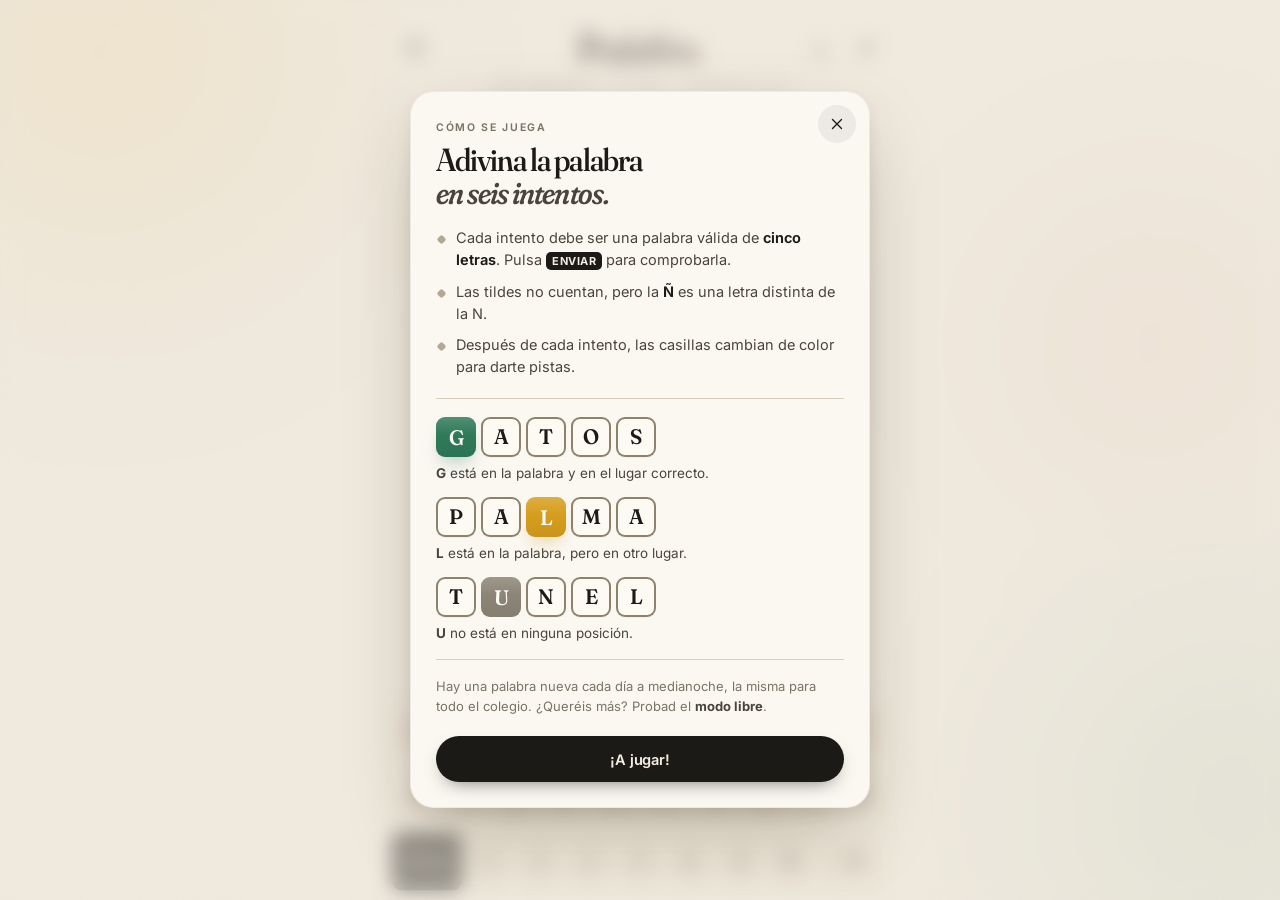
==== index.html @ 4652eb4f "Crea Palabra: juego de la palabra del día del CEIP Carlos III Web estática sin anuncios ni dependenc" ====
<!doctype html>
<html lang="es" data-theme="auto">
<head>
  <meta charset="utf-8">
  <meta name="viewport" content="width=device-width, initial-scale=1, viewport-fit=cover, interactive-widget=resizes-content">
  <title>Palabra · CEIP Carlos III</title>
  <meta name="description" content="La palabra del día del CEIP Carlos III. Adivina la palabra oculta en seis intentos. Sin anuncios, sin registro.">
  <meta name="theme-color" content="#F3EDE2" media="(prefers-color-scheme: light)">
  <meta name="theme-color" content="#11100E" media="(prefers-color-scheme: dark)">
  <link rel="manifest" href="manifest.webmanifest">
  <link rel="icon" href="assets/icon.svg" type="image/svg+xml">
  <link rel="apple-touch-icon" href="assets/icon-192.png">
  <link rel="preload" href="assets/fonts/fraunces-latin-full-normal.woff2" as="font" type="font/woff2" crossorigin>
  <link rel="preload" href="assets/fonts/inter-latin-wght-normal.woff2" as="font" type="font/woff2" crossorigin>
  <link rel="stylesheet" href="css/styles.css">
</head>
<body>
  <div class="grain" aria-hidden="true"></div>
  <div class="aura" aria-hidden="true"><i></i><i></i><i></i></div>

  <div class="app" id="app">
    <header class="top">
      <button class="icon-btn" id="btn-help" aria-label="Cómo se juega" data-tip="Cómo se juega">
        <svg viewBox="0 0 24 24" aria-hidden="true"><circle cx="12" cy="12" r="9.25"/><path d="M9.6 9.3a2.5 2.5 0 1 1 3.4 2.3c-.6.3-1 .8-1 1.5v.6"/><circle cx="12" cy="16.9" r=".4" class="fill"/></svg>
      </button>

      <h1 class="brand" aria-label="Palabra">
        <span class="brand-word" aria-hidden="true"><span>P</span><span>a</span><span>l</span><span>a</span><span>b</span><span>r</span><span>a</span></span>
      </h1>

      <div class="top-right">
        <button class="icon-btn" id="btn-stats" aria-label="Estadísticas" data-tip="Estadísticas">
          <svg viewBox="0 0 24 24" aria-hidden="true"><path d="M5 19.5V13M10 19.5V6.5M15 19.5v-9M20 19.5v-4"/></svg>
        </button>
        <button class="icon-btn" id="btn-settings" aria-label="Ajustes" data-tip="Ajustes">
          <svg viewBox="0 0 24 24" aria-hidden="true"><path d="M4 7h10M18 7h2M4 17h4M12 17h8"/><circle cx="16" cy="7" r="2"/><circle cx="10" cy="17" r="2"/></svg>
        </button>
      </div>
    </header>

    <div class="dateline" aria-live="off">
      <span class="dl-school">CEIP Carlos III</span>
      <span class="dl-sep dl-sep1" aria-hidden="true"></span>
      <span id="dl-number">Nº 001</span>
      <span class="dl-sep" aria-hidden="true"></span>
      <span id="dl-date">—</span>
    </div>

    <nav class="modes" role="tablist" aria-label="Modo de juego">
      <button role="tab" id="tab-daily" class="mode is-active" aria-selected="true" data-mode="daily">Palabra del día</button>
      <button role="tab" id="tab-free" class="mode" aria-selected="false" data-mode="free">Modo libre</button>
      <span class="mode-pill" aria-hidden="true"></span>
    </nav>

    <div class="banner" id="banner" hidden></div>

    <main class="stage" id="stage">
      <div class="board" id="board" role="grid" aria-label="Tablero: seis intentos de cinco letras"></div>
    </main>

    <div class="keyboard" id="keyboard" aria-label="Teclado" role="group"></div>
  </div>

  <div class="toasts" id="toasts" role="status" aria-live="polite" aria-atomic="false"></div>
  <div class="sr-only" id="sr" aria-live="assertive"></div>
  <canvas class="confetti" id="confetti" aria-hidden="true"></canvas>

  <!-- AYUDA -->
  <dialog class="sheet" id="dlg-help" aria-labelledby="help-title">
    <div class="sheet-inner" tabindex="-1" autofocus>
      <button class="close" data-close aria-label="Cerrar"><svg viewBox="0 0 24 24" aria-hidden="true"><path d="M6 6l12 12M18 6 6 18"/></svg></button>
      <p class="eyebrow">Cómo se juega</p>
      <h2 id="help-title" class="display">Adivina la palabra<br><em>en seis intentos.</em></h2>
      <ul class="rules">
        <li>Cada intento debe ser una palabra válida de <strong>cinco letras</strong>. Pulsa <kbd>Enviar</kbd> para comprobarla.</li>
        <li>Las tildes no cuentan, pero la <strong>Ñ</strong> es una letra distinta de la N.</li>
        <li>Después de cada intento, las casillas cambian de color para darte pistas.</li>
      </ul>
      <div class="examples">
        <div class="ex">
          <div class="ex-row" data-example="0"></div>
          <p><strong>G</strong> está en la palabra y en el lugar correcto.</p>
        </div>
        <div class="ex">
          <div class="ex-row" data-example="1"></div>
          <p><strong>L</strong> está en la palabra, pero en otro lugar.</p>
        </div>
        <div class="ex">
          <div class="ex-row" data-example="2"></div>
          <p><strong>U</strong> no está en ninguna posición.</p>
        </div>
      </div>
      <p class="fine">Hay una palabra nueva cada día a medianoche, la misma para todo el colegio. ¿Queréis más? Probad el <strong>modo libre</strong>.</p>
      <button class="btn primary wide" data-close>¡A jugar!</button>
    </div>
  </dialog>

  <!-- ESTADÍSTICAS / FINAL -->
  <dialog class="sheet" id="dlg-stats" aria-labelledby="stats-title">
    <div class="sheet-inner" tabindex="-1" autofocus>
      <button class="close" data-close aria-label="Cerrar"><svg viewBox="0 0 24 24" aria-hidden="true"><path d="M6 6l12 12M18 6 6 18"/></svg></button>

      <section class="result" id="result" hidden>
        <p class="eyebrow" id="result-eyebrow">La palabra era</p>
        <div class="reveal-word" id="reveal-word"></div>
        <p class="result-line" id="result-line"></p>
        <div class="result-actions">
          <a class="btn ghost" id="rae-link" href="#" target="_blank" rel="noopener">Ver en el diccionario ↗</a>
        </div>
      </section>

      <div id="stats-block">
      <p class="eyebrow" id="stats-title">Tus estadísticas</p>
      <div class="stats">
        <div class="stat"><b id="st-played">0</b><span>Jugadas</span></div>
        <div class="stat"><b id="st-win">0</b><span>% Aciertos</span></div>
        <div class="stat"><b id="st-streak">0</b><span>Racha</span></div>
        <div class="stat"><b id="st-max">0</b><span>Mejor racha</span></div>
      </div>

      <p class="eyebrow">Distribución de intentos</p>
      <ol class="dist" id="dist"></ol>
      </div>

      <div class="footer-row" id="stats-footer">
        <div class="countdown" id="countdown-wrap">
          <span class="eyebrow">Siguiente palabra en</span>
          <time id="countdown">--:--:--</time>
        </div>
        <div class="footer-actions">
          <button class="btn primary" id="btn-share">
            <svg viewBox="0 0 24 24" aria-hidden="true"><path d="M12 15V3.5M7.5 8 12 3.5 16.5 8M5 12.5v6A1.5 1.5 0 0 0 6.5 20h11a1.5 1.5 0 0 0 1.5-1.5v-6"/></svg>
            Compartir
          </button>
          <button class="btn ghost" id="btn-play-free">Modo libre →</button>
        </div>
      </div>
    </div>
  </dialog>

  <!-- AJUSTES -->
  <dialog class="sheet" id="dlg-settings" aria-labelledby="settings-title">
    <div class="sheet-inner" tabindex="-1" autofocus>
      <button class="close" data-close aria-label="Cerrar"><svg viewBox="0 0 24 24" aria-hidden="true"><path d="M6 6l12 12M18 6 6 18"/></svg></button>
      <p class="eyebrow">Preferencias</p>
      <h2 id="settings-title" class="display">Ajustes</h2>

      <div class="settings">
        <div class="setting">
          <div><strong>Tema</strong><span>Claro, oscuro o el del dispositivo.</span></div>
          <div class="seg" id="theme-seg" role="radiogroup" aria-label="Tema">
            <button role="radio" data-theme-opt="light">Claro</button>
            <button role="radio" data-theme-opt="auto">Auto</button>
            <button role="radio" data-theme-opt="dark">Oscuro</button>
          </div>
        </div>
        <label class="setting">
          <div><strong>Modo difícil</strong><span>Las pistas reveladas deben usarse en los siguientes intentos.</span></div>
          <input type="checkbox" class="switch" id="opt-hard">
        </label>
        <label class="setting">
          <div><strong>Alto contraste</strong><span>Colores naranja y azul, pensados para daltonismo.</span></div>
          <input type="checkbox" class="switch" id="opt-contrast">
        </label>
        <label class="setting">
          <div><strong>Modo pizarra</strong><span>Todo más grande, ideal para la pantalla digital del aula.</span></div>
          <input type="checkbox" class="switch" id="opt-board">
        </label>
        <label class="setting">
          <div><strong>Sonido</strong><span>Suaves efectos al escribir y descubrir letras.</span></div>
          <input type="checkbox" class="switch" id="opt-sound">
        </label>
      </div>

      <div class="challenge">
        <p class="eyebrow">Para el profesorado</p>
        <h3 class="display small">Crea un reto para tu clase</h3>
        <p class="fine">Escribe una palabra de cinco letras y comparte el enlace. La palabra viaja cifrada: nadie la verá en la dirección.</p>
        <form class="challenge-form" id="challenge-form" autocomplete="off">
          <input id="challenge-input" maxlength="5" placeholder="p. ej. TIZAS" aria-label="Palabra del reto" spellcheck="false" autocapitalize="characters">
          <button class="btn primary" type="submit">Crear enlace</button>
        </form>
        <div class="challenge-out" id="challenge-out" hidden>
          <input id="challenge-url" readonly aria-label="Enlace del reto">
          <button class="btn ghost" id="challenge-copy" type="button">Copiar</button>
        </div>
      </div>

      <p class="colophon">Hecho en el CEIP Carlos III, sin anuncios ni rastreadores. Funciona sin conexión.<br>Tus datos se guardan solo en este dispositivo.</p>
    </div>
  </dialog>

  <noscript><p class="noscript">Palabra necesita JavaScript para funcionar.</p></noscript>

  <script src="js/words.js"></script>
  <script src="js/dict.js"></script>
  <script src="js/app.js"></script>
</body>
</html>
---- css/styles.css ----
/* ==========================================================================
   Palabra · CEIP Carlos III
   ========================================================================== */

@font-face {
  font-family: "Fraunces";
  src: url("../assets/fonts/fraunces-latin-full-normal.woff2") format("woff2");
  font-weight: 100 900;
  font-style: normal;
  font-display: swap;
}
@font-face {
  font-family: "Fraunces";
  src: url("../assets/fonts/fraunces-latin-full-italic.woff2") format("woff2");
  font-weight: 100 900;
  font-style: italic;
  font-display: swap;
}
@font-face {
  font-family: "Inter";
  src: url("../assets/fonts/inter-latin-wght-normal.woff2") format("woff2");
  font-weight: 100 900;
  font-style: normal;
  font-display: swap;
}

/* ---------- Tokens ---------- */
:root {
  --bg: #F3EDE2;
  --bg-2: #EAE2D3;
  --surface: #FBF8F2;
  --ink: #1C1A16;
  --ink-2: #4A453C;
  --muted: #7B7366;
  --line: #D8CEBC;
  --line-strong: #B4A892;

  --tile-bg: rgba(255, 252, 245, .55);
  --tile-border: #D3C8B5;
  --tile-filled: #8F826C;

  --correct: #2F7A58;
  --correct-2: #25654A;
  --present: #D69E1E;
  --present-2: #B98614;
  --absent: #8C8577;
  --absent-2: #7A7366;
  --on-color: #FFFDF8;

  --key: #E3DACA;
  --key-hover: #D9CFBC;
  --key-ink: #1C1A16;

  --accent: #C4492B;
  --pill: #FBF8F2;
  --aura-1: rgba(214, 158, 30, .20);
  --aura-2: rgba(47, 122, 88, .14);
  --aura-3: rgba(196, 73, 43, .10);

  --shadow-lg: 0 30px 80px -20px rgba(58, 44, 20, .35), 0 8px 24px -8px rgba(58, 44, 20, .18);
  --shadow-tile: inset 0 1px 0 rgba(255, 255, 255, .6), 0 1px 0 rgba(58, 44, 20, .04);
  --grain-opacity: .07;

  --ease-out: cubic-bezier(.2, .8, .2, 1);
  --ease-spring: cubic-bezier(.34, 1.56, .64, 1);
  --font-display: "Fraunces", "Iowan Old Style", "Palatino Linotype", Georgia, serif;
  --font-ui: "Inter", system-ui, -apple-system, "Segoe UI", Roboto, sans-serif;

  --radius: 12px;
  --gap: 7px;
  --maxw: 520px;
  color-scheme: light;
}

:root[data-theme="dark"] {
  --bg: #11100E;
  --bg-2: #191815;
  --surface: #1B1A17;
  --ink: #F2ECE0;
  --ink-2: #CFC7B8;
  --muted: #8E8676;
  --line: #2C2A25;
  --line-strong: #4A463E;
  --tile-bg: rgba(255, 250, 240, .025);
  --tile-border: #34312B;
  --tile-filled: #6C655A;
  --correct: #3A9068;
  --correct-2: #2F7A58;
  --present: #D2A02C;
  --present-2: #B38620;
  --absent: #36332E;
  --absent-2: #2E2B27;
  --on-color: #FFFDF8;
  --key: #2A2824;
  --key-hover: #35322D;
  --key-ink: #F2ECE0;
  --accent: #E0694A;
  --pill: #37342F;
  --aura-1: rgba(210, 160, 44, .10);
  --aura-2: rgba(58, 144, 104, .10);
  --aura-3: rgba(224, 105, 74, .07);
  --shadow-lg: 0 30px 80px -20px rgba(0, 0, 0, .7), 0 8px 24px -8px rgba(0, 0, 0, .5);
  --shadow-tile: inset 0 1px 0 rgba(255, 255, 255, .03);
  --grain-opacity: .05;
  color-scheme: dark;
}
@media (prefers-color-scheme: dark) {
  :root[data-theme="auto"] {
    --bg: #11100E;
    --bg-2: #191815;
    --surface: #1B1A17;
    --ink: #F2ECE0;
    --ink-2: #CFC7B8;
    --muted: #8E8676;
    --line: #2C2A25;
    --line-strong: #4A463E;
    --tile-bg: rgba(255, 250, 240, .025);
    --tile-border: #34312B;
    --tile-filled: #6C655A;
    --correct: #3A9068;
    --correct-2: #2F7A58;
    --present: #D2A02C;
    --present-2: #B38620;
    --absent: #36332E;
    --absent-2: #2E2B27;
    --on-color: #FFFDF8;
    --key: #2A2824;
    --key-hover: #35322D;
    --key-ink: #F2ECE0;
    --accent: #E0694A;
  --pill: #37342F;
    --aura-1: rgba(210, 160, 44, .10);
    --aura-2: rgba(58, 144, 104, .10);
    --aura-3: rgba(224, 105, 74, .07);
    --shadow-lg: 0 30px 80px -20px rgba(0, 0, 0, .7), 0 8px 24px -8px rgba(0, 0, 0, .5);
    --shadow-tile: inset 0 1px 0 rgba(255, 255, 255, .03);
    --grain-opacity: .05;
    color-scheme: dark;
  }
}

/* Alto contraste (daltonismo) */
:root.hc {
  --correct: #E8672C;
  --correct-2: #C9551F;
  --present: #3C8FD9;
  --present-2: #2F76B6;
}

/* ---------- Base ---------- */
*, *::before, *::after { box-sizing: border-box; }
html { -webkit-text-size-adjust: 100%; text-size-adjust: 100%; }
html, body { height: 100%; }
body {
  margin: 0;
  background: var(--bg);
  color: var(--ink);
  font-family: var(--font-ui);
  font-feature-settings: "ss01", "cv11";
  -webkit-font-smoothing: antialiased;
  -moz-osx-font-smoothing: grayscale;
  overflow: hidden;
  overscroll-behavior: none;
  -webkit-tap-highlight-color: transparent;
  transition: background-color .5s var(--ease-out), color .5s var(--ease-out);
}
button { font: inherit; color: inherit; }
svg { display: block; }
.sr-only {
  position: absolute; width: 1px; height: 1px; padding: 0; margin: -1px;
  overflow: hidden; clip: rect(0 0 0 0); white-space: nowrap; border: 0;
}
:focus-visible { outline: 2px solid var(--ink); outline-offset: 3px; border-radius: 8px; }
::selection { background: var(--present); color: var(--ink); }

/* ---------- Ambient ---------- */
.grain {
  position: fixed; inset: -50%;
  pointer-events: none; z-index: 0;
  opacity: var(--grain-opacity);
  background-image: url("data:image/svg+xml,%3Csvg xmlns='http://www.w3.org/2000/svg' width='220' height='220'%3E%3Cfilter id='n'%3E%3CfeTurbulence type='fractalNoise' baseFrequency='.85' numOctaves='3' stitchTiles='stitch'/%3E%3CfeColorMatrix values='0 0 0 0 0  0 0 0 0 0  0 0 0 0 0  0 0 0 1 0'/%3E%3C/filter%3E%3Crect width='100%25' height='100%25' filter='url(%23n)'/%3E%3C/svg%3E");
  mix-blend-mode: multiply;
}
:root[data-theme="dark"] .grain { mix-blend-mode: screen; filter: invert(1); }
@media (prefers-color-scheme: dark) { :root[data-theme="auto"] .grain { mix-blend-mode: screen; filter: invert(1); } }

.aura { position: fixed; inset: 0; z-index: 0; pointer-events: none; overflow: hidden; }
.aura i {
  position: absolute; border-radius: 50%;
  filter: blur(60px);
  animation: drift 26s ease-in-out infinite alternate;
}
.aura i:nth-child(1) { width: 60vmax; height: 60vmax; left: -22vmax; top: -26vmax; background: radial-gradient(circle, var(--aura-1), transparent 65%); }
.aura i:nth-child(2) { width: 55vmax; height: 55vmax; right: -24vmax; bottom: -20vmax; background: radial-gradient(circle, var(--aura-2), transparent 65%); animation-duration: 32s; animation-delay: -8s; }
.aura i:nth-child(3) { width: 40vmax; height: 40vmax; right: -10vmax; top: 10vh; background: radial-gradient(circle, var(--aura-3), transparent 65%); animation-duration: 38s; animation-delay: -16s; }
@keyframes drift {
  0% { transform: translate3d(0, 0, 0) scale(1); }
  50% { transform: translate3d(4vmax, 3vmax, 0) scale(1.08); }
  100% { transform: translate3d(-3vmax, 5vmax, 0) scale(.96); }
}

/* ---------- Layout ---------- */
.app {
  position: relative; z-index: 1;
  height: 100vh; height: 100dvh;
  max-width: var(--maxw);
  margin: 0 auto;
  display: flex;
  flex-direction: column;
  padding: env(safe-area-inset-top) max(12px, env(safe-area-inset-right)) env(safe-area-inset-bottom) max(12px, env(safe-area-inset-left));
}

.top {
  display: grid;
  grid-template-columns: 1fr auto 1fr;
  align-items: center;
  padding: 14px 0 6px;
}
.top-right { display: flex; justify-content: flex-end; gap: 2px; }

.icon-btn {
  position: relative;
  width: 44px; height: 44px;
  display: grid; place-items: center;
  background: transparent; border: 0; border-radius: 50%;
  cursor: pointer;
  color: var(--ink);
  transition: background-color .25s var(--ease-out), transform .25s var(--ease-out);
}
.icon-btn svg { width: 23px; height: 23px; fill: none; stroke: currentColor; stroke-width: 1.6; stroke-linecap: round; stroke-linejoin: round; }
.icon-btn svg .fill { fill: currentColor; }
.icon-btn:hover { background: color-mix(in srgb, var(--ink) 7%, transparent); }
.icon-btn:active { transform: scale(.92); }
@media (hover: hover) {
  .icon-btn[data-tip]::after {
    content: attr(data-tip);
    position: absolute; top: calc(100% + 4px); left: 50%;
    transform: translate(-50%, -4px);
    padding: 5px 9px; border-radius: 7px;
    background: var(--ink); color: var(--bg);
    font-size: 11.5px; font-weight: 500; letter-spacing: .01em; white-space: nowrap;
    opacity: 0; pointer-events: none;
    transition: opacity .2s, transform .2s var(--ease-out);
    z-index: 5;
  }
  .icon-btn[data-tip]:hover::after { opacity: 1; transform: translate(-50%, 0); transition-delay: .35s; }
}

.brand {
  margin: 0;
  font-family: var(--font-display);
  font-weight: 560;
  font-size: clamp(30px, 8.4vw, 40px);
  line-height: 1;
  letter-spacing: -.035em;
  font-variation-settings: "opsz" 144, "SOFT" 60, "WONK" 1;
  font-style: italic;
  user-select: none;
}
.brand-word { display: inline-flex; }
.brand-word span {
  display: inline-block;
  animation: rise .9s var(--ease-out) both;
  animation-delay: calc(var(--i, 0) * 45ms + 80ms);
}
.brand-word span:first-child { font-style: normal; font-variation-settings: "opsz" 144, "SOFT" 100, "WONK" 0; font-weight: 640; padding-right: .02em; }
.brand-word span:last-child::after {
  content: ""; display: inline-block;
  width: .17em; height: .17em; border-radius: 50%;
  background: var(--accent);
  margin-left: .04em;
  transform: translateY(-.02em);
}
@keyframes rise {
  from { opacity: 0; transform: translateY(.45em) rotate(4deg); filter: blur(4px); }
  to { opacity: 1; transform: none; filter: none; }
}

.dateline {
  display: flex; align-items: center; justify-content: center; gap: 10px;
  padding: 6px 0 10px;
  font-size: 10.5px; font-weight: 560;
  letter-spacing: .13em; text-transform: uppercase;
  color: var(--muted);
  border-bottom: 1px solid var(--line);
  white-space: nowrap;
  overflow: hidden;
  font-variant-numeric: tabular-nums;
  animation: fade 1s .35s var(--ease-out) both;
}
.dl-school { color: var(--ink-2); }
.dl-sep { width: 3px; height: 3px; border-radius: 50%; background: var(--line-strong); flex: none; }
@keyframes fade { from { opacity: 0; } to { opacity: 1; } }

/* Modos */
.modes {
  position: relative;
  display: grid; grid-template-columns: 1fr 1fr;
  width: min(300px, 100%);
  margin: 12px auto 0;
  padding: 3px;
  border-radius: 999px;
  background: color-mix(in srgb, var(--ink) 6%, transparent);
  box-shadow: inset 0 0 0 1px color-mix(in srgb, var(--ink) 4%, transparent);
  animation: fade 1s .45s var(--ease-out) both;
}
.mode {
  position: relative; z-index: 1;
  border: 0; background: none; cursor: pointer;
  padding: 7px 10px;
  font-size: 13px; font-weight: 560; letter-spacing: -.005em;
  color: var(--muted);
  border-radius: 999px;
  transition: color .35s var(--ease-out);
}
.mode.is-active { color: var(--ink); }
.mode-pill {
  position: absolute; z-index: 0;
  top: 3px; bottom: 3px; left: 3px;
  width: calc(50% - 3px);
  border-radius: 999px;
  background: var(--pill);
  box-shadow: 0 1px 2px rgba(0, 0, 0, .08), 0 4px 14px -4px rgba(0, 0, 0, .12);
  transition: transform .5s var(--ease-spring);
}
.modes[data-mode="free"] .mode-pill { transform: translateX(100%); }
.modes[data-mode="none"] .mode-pill { opacity: 0; }

.banner {
  align-self: center;
  margin: 10px auto 0;
  padding: 6px 12px 6px 10px;
  border-radius: 999px;
  font-size: 12.5px; font-weight: 520;
  color: var(--ink-2);
  background: color-mix(in srgb, var(--present) 16%, transparent);
  box-shadow: inset 0 0 0 1px color-mix(in srgb, var(--present) 30%, transparent);
  display: flex; align-items: center; gap: 8px;
  max-width: 100%;
}
.banner[hidden] { display: none; }
.banner b { font-weight: 650; color: var(--ink); }
.banner .dot { width: 7px; height: 7px; border-radius: 50%; background: var(--present); box-shadow: 0 0 0 4px color-mix(in srgb, var(--present) 25%, transparent); flex: none; }
.banner button { border: 0; background: none; cursor: pointer; text-decoration: underline; text-underline-offset: 2px; color: var(--ink); font-weight: 600; font-size: 12.5px; padding: 0; }

/* ---------- Tablero ---------- */
.stage {
  flex: 1 1 auto;
  min-height: 0;
  display: grid; place-items: center;
  container-type: size;
  padding: 14px 0;
}
.board {
  --tile: min(68px, calc((100cqw - 4 * var(--gap)) / 5), calc((100cqh - 5 * var(--gap)) / 6));
  display: grid;
  grid-template-rows: repeat(6, var(--tile));
  gap: var(--gap);
  perspective: 1200px;
}
.row {
  display: grid;
  grid-template-columns: repeat(5, var(--tile));
  gap: var(--gap);
}
.row.shake { animation: shake .5s cubic-bezier(.36, .07, .19, .97); }
@keyframes shake {
  10%, 90% { transform: translateX(-1px); }
  20%, 80% { transform: translateX(3px); }
  30%, 50%, 70% { transform: translateX(-6px); }
  40%, 60% { transform: translateX(6px); }
}

.tile {
  position: relative;
  width: var(--tile); height: var(--tile);
  transform-style: preserve-3d;
  animation: tileIn .7s var(--ease-out) both;
  animation-delay: calc(var(--r) * 45ms + var(--c) * 25ms + 250ms);
}
@keyframes tileIn { from { opacity: 0; transform: translateY(14px) scale(.94); } to { opacity: 1; transform: none; } }

.tile .face {
  position: absolute; inset: 0;
  display: grid; place-items: center;
  border-radius: var(--radius);
  backface-visibility: hidden;
  -webkit-backface-visibility: hidden;
  font-family: var(--font-display);
  font-weight: 600;
  font-size: calc(var(--tile) * .54);
  font-variation-settings: "opsz" 72, "SOFT" 50;
  line-height: 1;
  text-transform: uppercase;
  user-select: none;
}
.tile .front {
  background: var(--tile-bg);
  box-shadow: inset 0 0 0 1.5px var(--tile-border), var(--shadow-tile);
  color: var(--ink);
  transition: box-shadow .15s var(--ease-out);
}
.tile .back {
  transform: rotateX(180deg);
  color: var(--on-color);
  background: var(--absent);
}
.tile .back::before {
  content: ""; position: absolute; inset: 0; border-radius: inherit;
  background: linear-gradient(180deg, rgba(255, 255, 255, .16), rgba(255, 255, 255, 0) 45%, rgba(0, 0, 0, .06));
  pointer-events: none;
}
.tile[data-state="correct"] .back { background: var(--correct); box-shadow: 0 10px 22px -12px var(--correct-2); }
.tile[data-state="present"] .back { background: var(--present); box-shadow: 0 10px 22px -12px var(--present-2); }
.tile[data-state="absent"] .back { background: var(--absent); }

.tile.filled .front { box-shadow: inset 0 0 0 2px var(--tile-filled), var(--shadow-tile); }
.tile.pop .front { animation: pop .14s var(--ease-out); }
@keyframes pop { 0% { transform: scale(.9); } 55% { transform: scale(1.08); } 100% { transform: scale(1); } }

.tile.flip { animation: flip .62s var(--ease-out) both; animation-delay: var(--d, 0ms); }
.tile.revealed { transform: rotateX(180deg); animation: none; }
@keyframes flip {
  0% { transform: rotateX(0); }
  100% { transform: rotateX(180deg); }
}
.tile.win { animation: win .9s var(--ease-out) both; animation-delay: var(--d, 0ms); transform: rotateX(180deg); }
@keyframes win {
  0% { transform: rotateX(180deg) translateY(0); }
  30% { transform: rotateX(180deg) translateY(22px); }
  55% { transform: rotateX(180deg) translateY(-6px); }
  75% { transform: rotateX(180deg) translateY(3px); }
  100% { transform: rotateX(180deg) translateY(0); }
}

.row.current .tile:not(.filled) .front { box-shadow: inset 0 0 0 1.5px var(--tile-border), var(--shadow-tile); }
.row.current .tile.cursor .front::after {
  content: ""; position: absolute; bottom: 18%; left: 50%;
  width: 28%; height: 2px; border-radius: 2px;
  background: var(--ink);
  transform: translateX(-50%);
  animation: caret 1.1s steps(1) infinite;
  opacity: .5;
}
@keyframes caret { 50% { opacity: 0; } }

/* ---------- Teclado ---------- */
.keyboard {
  display: grid; gap: 7px;
  padding: 4px 0 max(10px, env(safe-area-inset-bottom));
  user-select: none;
  touch-action: manipulation;
  animation: kbIn .9s .5s var(--ease-out) both;
}
@keyframes kbIn { from { opacity: 0; transform: translateY(18px); } to { opacity: 1; transform: none; } }
.kb-row { display: flex; gap: 5px; justify-content: center; }
.key {
  --kc: var(--key);
  flex: 1 1 0; min-width: 0;
  height: clamp(48px, 7.4dvh, 58px);
  border: 0; border-radius: 9px; padding: 0;
  background: var(--kc);
  color: var(--key-ink);
  font-family: var(--font-ui);
  font-size: 15px; font-weight: 620;
  letter-spacing: .01em;
  cursor: pointer;
  display: grid; place-items: center;
  box-shadow: 0 1px 0 color-mix(in srgb, var(--ink) 10%, transparent), inset 0 1px 0 rgba(255, 255, 255, .25);
  transition: background-color .45s var(--ease-out), color .45s var(--ease-out), transform .12s var(--ease-out), box-shadow .2s;
  -webkit-user-select: none;
}
.key.wide { flex: 1.55 1 0; font-size: 12px; letter-spacing: .04em; text-transform: uppercase; font-weight: 650; }
.key svg { width: 22px; height: 22px; fill: none; stroke: currentColor; stroke-width: 1.7; stroke-linejoin: round; stroke-linecap: round; }
@media (hover: hover) { .key:hover { filter: brightness(.97); } }
.key:active, .key.pressed { transform: translateY(1px) scale(.95); box-shadow: none; }
.key[data-state="correct"] { --kc: var(--correct); color: var(--on-color); }
.key[data-state="present"] { --kc: var(--present); color: var(--on-color); }
.key[data-state="absent"] { --kc: var(--absent); color: var(--on-color); }
:root[data-theme="dark"] .key[data-state="absent"] { color: color-mix(in srgb, var(--ink) 40%, transparent); }
@media (prefers-color-scheme: dark) { :root[data-theme="auto"] .key[data-state="absent"] { color: color-mix(in srgb, var(--ink) 40%, transparent); } }
.key.enter { background: var(--ink); color: var(--bg); }
.key.enter.ready { animation: ready 1.6s var(--ease-out) infinite; }
@keyframes ready {
  0% { box-shadow: 0 0 0 0 color-mix(in srgb, var(--ink) 35%, transparent); }
  70%, 100% { box-shadow: 0 0 0 9px transparent; }
}

/* ---------- Toasts ---------- */
.toasts {
  position: fixed; z-index: 60; left: 50%; top: calc(118px + env(safe-area-inset-top));
  transform: translateX(-50%);
  display: flex; flex-direction: column; align-items: center; gap: 8px;
  pointer-events: none;
  width: max-content; max-width: calc(100vw - 32px);
}
.toast {
  padding: 11px 18px;
  border-radius: 999px;
  background: var(--ink); color: var(--bg);
  font-size: 14px; font-weight: 600; letter-spacing: -.005em;
  box-shadow: var(--shadow-lg);
  animation: toastIn .45s var(--ease-spring) both;
  text-align: center;
}
.toast.big {
  font-family: var(--font-display);
  font-style: italic;
  font-size: 20px; font-weight: 520;
  font-variation-settings: "opsz" 72, "SOFT" 100, "WONK" 1;
  padding: 12px 24px;
}
.toast.out { animation: toastOut .35s var(--ease-out) both; }
@keyframes toastIn { from { opacity: 0; transform: translateY(-10px) scale(.92); } to { opacity: 1; transform: none; } }
@keyframes toastOut { to { opacity: 0; transform: translateY(-6px) scale(.97); } }

.confetti { position: fixed; inset: 0; width: 100%; height: 100%; pointer-events: none; z-index: 70; }

/* ---------- Diálogos ---------- */
dialog.sheet {
  border: 0; padding: 0;
  background: transparent; color: var(--ink);
  width: min(460px, calc(100vw - 24px));
  max-height: calc(100dvh - 32px);
  overflow: visible;
}
dialog.sheet::backdrop {
  background: color-mix(in srgb, var(--bg) 55%, transparent);
  backdrop-filter: blur(10px) saturate(1.1);
  -webkit-backdrop-filter: blur(10px) saturate(1.1);
  animation: fade .35s var(--ease-out);
}
dialog.sheet[open] .sheet-inner { animation: sheetIn .55s var(--ease-spring) both; }
dialog.sheet.closing .sheet-inner { animation: sheetOut .25s var(--ease-out) both; }
dialog.sheet.closing::backdrop { animation: fade .25s reverse both; }
@keyframes sheetIn { from { opacity: 0; transform: translateY(24px) scale(.97); } to { opacity: 1; transform: none; } }
@keyframes sheetOut { to { opacity: 0; transform: translateY(12px) scale(.98); } }

.sheet-inner {
  position: relative;
  max-height: calc(100dvh - 32px);
  overflow: auto;
  overscroll-behavior: contain;
  padding: 30px 26px 26px;
  border-radius: 24px;
  background: var(--surface);
  box-shadow: var(--shadow-lg), inset 0 0 0 1px color-mix(in srgb, var(--ink) 6%, transparent);
  scrollbar-width: thin;
}
.close {
  position: absolute; top: 14px; right: 14px;
  width: 38px; height: 38px; border-radius: 50%;
  border: 0; background: color-mix(in srgb, var(--ink) 6%, transparent);
  display: grid; place-items: center; cursor: pointer;
  transition: background-color .2s, transform .3s var(--ease-spring);
}
.close:hover { background: color-mix(in srgb, var(--ink) 11%, transparent); transform: rotate(90deg); }
.close svg { width: 18px; height: 18px; stroke: currentColor; stroke-width: 1.8; stroke-linecap: round; }

.eyebrow {
  margin: 0 0 10px;
  font-size: 10.5px; font-weight: 640;
  letter-spacing: .16em; text-transform: uppercase;
  color: var(--muted);
}
.display {
  margin: 0 0 18px;
  font-family: var(--font-display);
  font-weight: 520;
  font-size: 32px;
  line-height: 1.02;
  letter-spacing: -.03em;
  font-variation-settings: "opsz" 144, "SOFT" 40;
}
.display em { font-style: italic; color: var(--ink-2); font-variation-settings: "opsz" 144, "SOFT" 100, "WONK" 1; }
.display.small { font-size: 22px; margin-bottom: 8px; }

.rules { margin: 0 0 20px; padding: 0; list-style: none; display: grid; gap: 10px; }
.rules li { position: relative; padding-left: 20px; font-size: 14.5px; line-height: 1.5; color: var(--ink-2); }
.rules li::before { content: ""; position: absolute; left: 2px; top: .62em; width: 7px; height: 7px; border-radius: 2px; background: var(--line-strong); transform: rotate(45deg); }
.rules strong { color: var(--ink); font-weight: 650; }
kbd {
  font-family: var(--font-ui); font-size: 11px; font-weight: 700; letter-spacing: .05em; text-transform: uppercase;
  padding: 2px 6px; border-radius: 5px; background: var(--ink); color: var(--bg);
}

.examples { display: grid; gap: 16px; padding: 18px 0; border-top: 1px solid var(--line); border-bottom: 1px solid var(--line); }
.ex p { margin: 8px 0 0; font-size: 13.5px; color: var(--ink-2); }
.ex-row { --tile: 40px; display: flex; gap: 5px; perspective: 800px; }
.ex-row .tile { animation: none; }
.ex-row .face { font-size: 21px; border-radius: 9px; }

.fine { font-size: 13px; line-height: 1.55; color: var(--muted); margin: 16px 0 20px; }
.fine strong { color: var(--ink-2); }

.btn {
  display: inline-flex; align-items: center; justify-content: center; gap: 8px;
  height: 46px; padding: 0 20px;
  border-radius: 999px; border: 0; cursor: pointer;
  font-size: 14.5px; font-weight: 620; letter-spacing: -.005em;
  text-decoration: none;
  transition: transform .2s var(--ease-out), background-color .2s, box-shadow .2s, filter .2s;
  white-space: nowrap;
}
.btn svg { width: 18px; height: 18px; fill: none; stroke: currentColor; stroke-width: 1.8; stroke-linecap: round; stroke-linejoin: round; }
.btn:active { transform: scale(.97); }
.btn.primary { background: var(--ink); color: var(--bg); box-shadow: 0 8px 20px -10px color-mix(in srgb, var(--ink) 70%, transparent); }
.btn.primary:hover { filter: brightness(1.15); }
.btn.ghost { background: color-mix(in srgb, var(--ink) 6%, transparent); color: var(--ink); }
.btn.ghost:hover { background: color-mix(in srgb, var(--ink) 11%, transparent); }
.btn.wide { width: 100%; }

/* Resultado */
.result { text-align: center; padding: 4px 0 22px; margin-bottom: 22px; border-bottom: 1px solid var(--line); }
.result[hidden] { display: none; }
.reveal-word {
  display: flex; justify-content: center; gap: 6px;
  margin: 6px 0 14px;
  perspective: 800px;
}
.reveal-word .tile { --tile: 50px; animation: none; }
.reveal-word .face { font-size: 27px; }
.reveal-word .tile.flip { animation: flip .62s var(--ease-out) both; animation-delay: var(--d, 0ms); }
.result-line {
  margin: 0 0 16px;
  font-family: var(--font-display);
  font-size: 19px; font-style: italic; font-weight: 450;
  font-variation-settings: "opsz" 72, "SOFT" 100, "WONK" 1;
  color: var(--ink-2);
}
.result-line b { font-style: normal; font-weight: 620; color: var(--ink); }
.result-actions { display: flex; justify-content: center; gap: 8px; }
.result-actions .btn { height: 38px; font-size: 13px; padding: 0 16px; }

.stats { display: grid; grid-template-columns: repeat(4, 1fr); gap: 6px; margin-bottom: 26px; }
.stat { text-align: center; }
.stat b {
  display: block;
  font-family: var(--font-display);
  font-size: 38px; font-weight: 480; line-height: 1;
  letter-spacing: -.03em;
  font-variation-settings: "opsz" 144;
  font-variant-numeric: lining-nums tabular-nums;
}
.stat span { display: block; margin-top: 6px; font-size: 11px; color: var(--muted); font-weight: 520; line-height: 1.25; }

.dist { list-style: none; margin: 0 0 24px; padding: 0; display: grid; gap: 6px; }
.dist li { display: grid; grid-template-columns: 14px 1fr; align-items: center; gap: 10px; font-size: 13px; font-weight: 620; font-variant-numeric: tabular-nums; }
.dist .bar {
  --w: 0;
  height: 24px; min-width: 30px;
  width: calc(8% + var(--w) * 92%);
  display: flex; align-items: center; justify-content: flex-end;
  padding: 0 9px;
  border-radius: 6px;
  background: color-mix(in srgb, var(--ink) 12%, transparent);
  color: var(--ink);
  font-size: 12.5px;
  transform-origin: left center;
  animation: barIn .9s var(--ease-out) both;
  animation-delay: calc(var(--i) * 60ms + 150ms);
}
.dist .bar.hit { background: var(--correct); color: var(--on-color); }
@keyframes barIn { from { transform: scaleX(.05); opacity: 0; } to { transform: none; opacity: 1; } }

.footer-row { display: flex; align-items: flex-end; justify-content: space-between; gap: 14px; padding-top: 20px; border-top: 1px solid var(--line); flex-wrap: wrap; }
.countdown .eyebrow { margin-bottom: 4px; display: block; }
.countdown time {
  font-family: var(--font-display);
  font-size: 30px; font-weight: 450; letter-spacing: -.01em;
  font-variant-numeric: tabular-nums lining-nums;
  font-variation-settings: "opsz" 72;
}
.countdown[hidden] { display: none; }
.footer-actions { display: flex; gap: 8px; flex-wrap: wrap; }

/* Ajustes */
.settings { display: grid; margin-bottom: 26px; }
.setting {
  display: flex; align-items: center; justify-content: space-between; gap: 16px;
  padding: 14px 0;
  border-bottom: 1px solid var(--line);
  cursor: pointer;
}
.setting:first-child { border-top: 1px solid var(--line); cursor: default; }
.setting strong { display: block; font-size: 14.5px; font-weight: 620; }
.setting span { display: block; font-size: 12.5px; color: var(--muted); margin-top: 3px; line-height: 1.4; }

.switch {
  appearance: none; -webkit-appearance: none;
  flex: none;
  width: 46px; height: 28px; margin: 0;
  border-radius: 999px;
  background: color-mix(in srgb, var(--ink) 15%, transparent);
  position: relative; cursor: pointer;
  transition: background-color .3s var(--ease-out);
}
.switch::after {
  content: ""; position: absolute; top: 3px; left: 3px;
  width: 22px; height: 22px; border-radius: 50%;
  background: #fff;
  box-shadow: 0 1px 3px rgba(0, 0, 0, .25);
  transition: transform .4s var(--ease-spring);
}
.switch:checked { background: var(--correct); }
.switch:checked::after { transform: translateX(18px); }

.seg { display: flex; padding: 3px; border-radius: 999px; background: color-mix(in srgb, var(--ink) 7%, transparent); flex: none; }
.seg button { border: 0; background: none; cursor: pointer; padding: 6px 11px; border-radius: 999px; font-size: 12.5px; font-weight: 580; color: var(--muted); transition: all .3s var(--ease-out); }
.seg button[aria-checked="true"] { background: var(--pill); color: var(--ink); box-shadow: 0 1px 3px rgba(0, 0, 0, .12); }

.challenge {
  padding: 22px 20px 20px;
  border-radius: 18px;
  background:
    radial-gradient(120% 120% at 100% 0%, color-mix(in srgb, var(--present) 16%, transparent), transparent 55%),
    color-mix(in srgb, var(--ink) 4%, transparent);
  box-shadow: inset 0 0 0 1px color-mix(in srgb, var(--ink) 6%, transparent);
}
.challenge .fine { margin: 0 0 14px; }
.challenge-form, .challenge-out { display: flex; gap: 8px; }
.challenge-out { margin-top: 10px; }
.challenge-out[hidden] { display: none; }
.challenge input {
  flex: 1; min-width: 0; height: 46px;
  padding: 0 16px;
  border: 0; border-radius: 999px;
  background: var(--surface);
  box-shadow: inset 0 0 0 1.5px var(--line);
  color: var(--ink);
  font: 600 16px/1 var(--font-ui);
  letter-spacing: .14em; text-transform: uppercase;
  transition: box-shadow .2s;
}
.challenge input#challenge-url { font-size: 12.5px; letter-spacing: 0; text-transform: none; font-weight: 500; color: var(--ink-2); }
.challenge input:focus { outline: none; box-shadow: inset 0 0 0 2px var(--ink); }
.challenge input::placeholder { color: var(--muted); letter-spacing: .06em; font-weight: 500; }

.colophon { margin: 22px 0 0; font-size: 11.5px; line-height: 1.6; color: var(--muted); text-align: center; }

.noscript { position: fixed; inset: 0; display: grid; place-items: center; background: var(--bg); z-index: 99; font-family: var(--font-display); font-size: 22px; }

/* ---------- Modo pizarra ---------- */
:root.board-mode { --maxw: 980px; --gap: 10px; --radius: 16px; }
:root.board-mode .board { --tile: min(104px, calc((100cqw - 4 * var(--gap)) / 5), calc((100cqh - 5 * var(--gap)) / 6)); }
:root.board-mode .key { height: clamp(48px, 7dvh, 70px); font-size: 22px; border-radius: 12px; }
:root.board-mode .key.wide { font-size: 15px; }
:root.board-mode .kb-row { gap: 8px; }
:root.board-mode .keyboard { gap: 9px; max-width: 720px; width: 100%; margin: 0 auto; }
:root.board-mode .brand { font-size: 52px; }
:root.board-mode .dateline { font-size: 13px; }

/* ---------- Responsive ---------- */
@media (max-width: 360px) {
  .key { font-size: 13.5px; border-radius: 7px; }
  .kb-row { gap: 4px; }
  .key.wide { font-size: 10.5px; letter-spacing: .02em; }
  .dateline .dl-school, .dateline .dl-sep1 { display: none; }
  .sheet-inner { padding: 26px 18px 20px; }
  .stat b { font-size: 32px; }
}
@media (max-height: 640px) {
  .top { padding-top: 6px; }
  .modes { margin-top: 8px; }
  .dateline { padding-bottom: 7px; }
  .key { height: 44px; }
}
@media (min-width: 768px) and (min-height: 760px) {
  .top { padding-top: 26px; }
}

/* ---------- Movimiento reducido ---------- */
@media (prefers-reduced-motion: reduce) {
  *, *::before, *::after { animation-duration: .01ms !important; animation-delay: 0ms !important; transition-duration: .01ms !important; }
  .aura i { animation: none; }
  .tile.flip, .tile.win { transform: rotateX(180deg); }
}
.sheet-inner:focus { outline: none; }
#stats-block[hidden] { display: none; }
.result:last-child, .result.solo { border-bottom: 0; margin-bottom: 0; }
.footer-actions { flex: 1 1 260px; }
.footer-actions .btn { flex: 1 1 0; }
.footer-actions .btn[hidden] { display: none; }
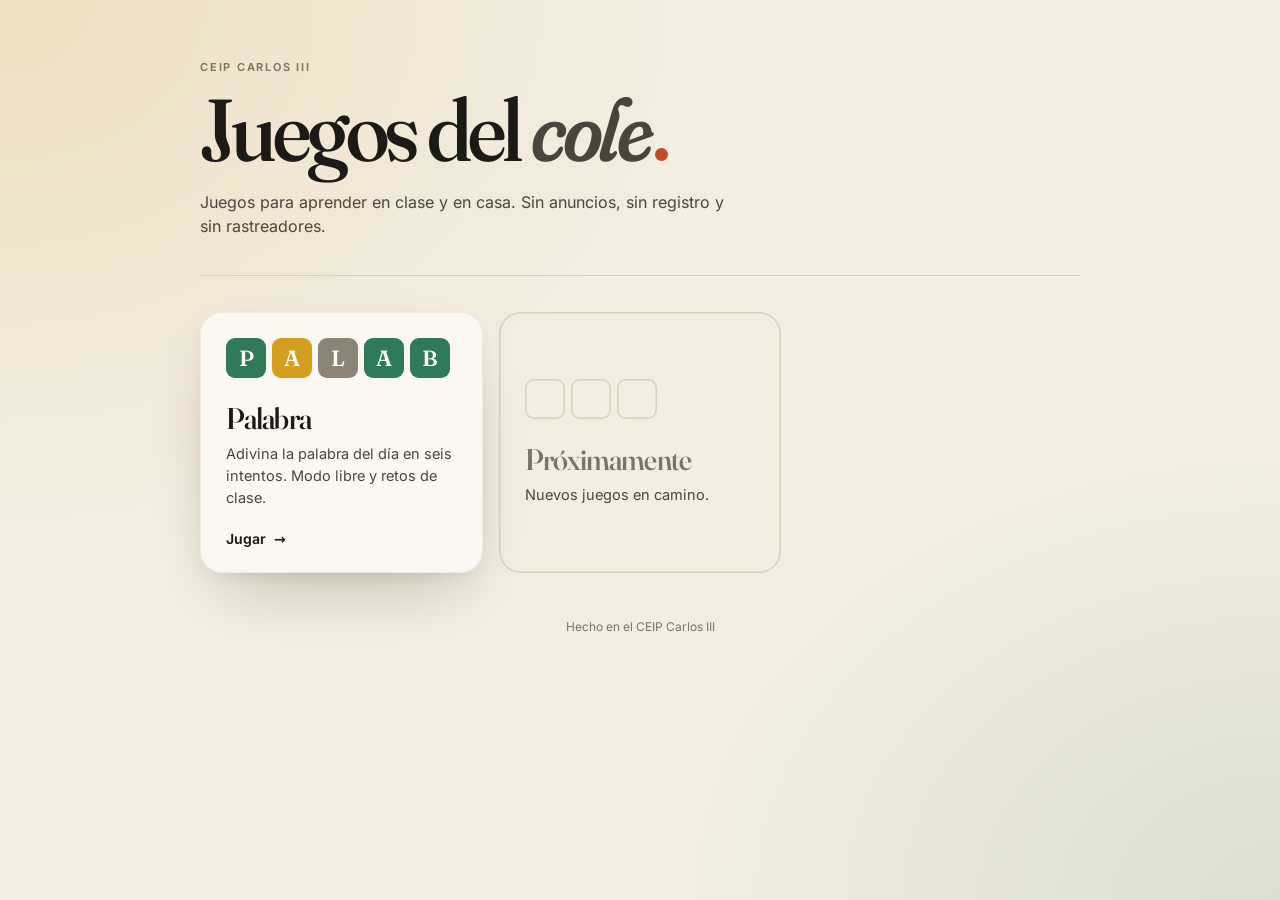
==== commit 288e9fa2: "Mueve Palabra a palabra/ y añade portada de juegos La raíz pasa a ser un índice de juegos del colegi" ====
--- a/index.html
+++ b/index.html
@@ -1,199 +1,113 @@
 <!doctype html>
-<html lang="es" data-theme="auto">
+<html lang="es">
 <head>
   <meta charset="utf-8">
-  <meta name="viewport" content="width=device-width, initial-scale=1, viewport-fit=cover, interactive-widget=resizes-content">
-  <title>Palabra · CEIP Carlos III</title>
-  <meta name="description" content="La palabra del día del CEIP Carlos III. Adivina la palabra oculta en seis intentos. Sin anuncios, sin registro.">
+  <meta name="viewport" content="width=device-width, initial-scale=1, viewport-fit=cover">
+  <title>Juegos · CEIP Carlos III</title>
+  <meta name="description" content="Los juegos del CEIP Carlos III. Sin anuncios, sin registro.">
   <meta name="theme-color" content="#F3EDE2" media="(prefers-color-scheme: light)">
   <meta name="theme-color" content="#11100E" media="(prefers-color-scheme: dark)">
-  <link rel="manifest" href="manifest.webmanifest">
-  <link rel="icon" href="assets/icon.svg" type="image/svg+xml">
-  <link rel="apple-touch-icon" href="assets/icon-192.png">
-  <link rel="preload" href="assets/fonts/fraunces-latin-full-normal.woff2" as="font" type="font/woff2" crossorigin>
-  <link rel="preload" href="assets/fonts/inter-latin-wght-normal.woff2" as="font" type="font/woff2" crossorigin>
-  <link rel="stylesheet" href="css/styles.css">
+  <link rel="icon" href="palabra/assets/icon.svg" type="image/svg+xml">
+  <style>
+    @font-face { font-family: "Fraunces"; src: url("palabra/assets/fonts/fraunces-latin-full-normal.woff2") format("woff2"); font-weight: 100 900; font-display: swap; }
+    @font-face { font-family: "Fraunces"; src: url("palabra/assets/fonts/fraunces-latin-full-italic.woff2") format("woff2"); font-weight: 100 900; font-style: italic; font-display: swap; }
+    @font-face { font-family: "Inter"; src: url("palabra/assets/fonts/inter-latin-wght-normal.woff2") format("woff2"); font-weight: 100 900; font-display: swap; }
+
+    :root {
+      --bg: #F3EDE2; --surface: #FBF8F2; --ink: #1C1A16; --ink-2: #4A453C; --muted: #7B7366; --line: #D8CEBC;
+      --correct: #2F7A58; --present: #D69E1E; --absent: #8C8577; --accent: #C4492B;
+      --shadow: 0 30px 70px -30px rgba(58, 44, 20, .35), 0 6px 18px -8px rgba(58, 44, 20, .15);
+      --ease: cubic-bezier(.2, .8, .2, 1);
+      color-scheme: light;
+    }
+    @media (prefers-color-scheme: dark) {
+      :root {
+        --bg: #11100E; --surface: #1B1A17; --ink: #F2ECE0; --ink-2: #CFC7B8; --muted: #8E8676; --line: #2C2A25;
+        --correct: #3A9068; --present: #D2A02C; --absent: #36332E; --accent: #E0694A;
+        --shadow: 0 30px 70px -30px rgba(0, 0, 0, .8), 0 6px 18px -8px rgba(0, 0, 0, .5);
+        color-scheme: dark;
+      }
+    }
+    * { box-sizing: border-box; }
+    body {
+      margin: 0; min-height: 100vh; min-height: 100dvh;
+      background: radial-gradient(90vmax 70vmax at 0% 0%, color-mix(in srgb, var(--present) 16%, transparent), transparent 60%),
+                  radial-gradient(80vmax 60vmax at 100% 100%, color-mix(in srgb, var(--correct) 12%, transparent), transparent 60%),
+                  var(--bg);
+      color: var(--ink); font-family: "Inter", system-ui, sans-serif; -webkit-font-smoothing: antialiased;
+      padding: max(20px, env(safe-area-inset-top)) 16px 40px;
+    }
+    main { max-width: 880px; margin: 0 auto; }
+    header { padding: 40px 0 36px; border-bottom: 1px solid var(--line); margin-bottom: 36px; animation: rise .9s var(--ease) both; }
+    .eyebrow { margin: 0 0 14px; font-size: 11px; font-weight: 640; letter-spacing: .16em; text-transform: uppercase; color: var(--muted); }
+    h1 {
+      margin: 0; font-family: "Fraunces", Georgia, serif; font-weight: 520;
+      font-size: clamp(44px, 11vw, 88px); line-height: .95; letter-spacing: -.04em;
+      font-variation-settings: "opsz" 144, "SOFT" 40;
+    }
+    h1 em { font-style: italic; color: var(--ink-2); font-variation-settings: "opsz" 144, "SOFT" 100, "WONK" 1; }
+    h1 em::after { content: ""; display: inline-block; width: .15em; height: .15em; border-radius: 50%; background: var(--accent); margin-left: .05em; }
+    .lead { margin: 18px 0 0; max-width: 34em; font-size: 16px; line-height: 1.55; color: var(--ink-2); }
+
+    .grid { display: grid; grid-template-columns: repeat(auto-fill, minmax(260px, 1fr)); gap: 16px; }
+    .card {
+      position: relative; display: flex; flex-direction: column; gap: 22px;
+      padding: 26px; border-radius: 22px; min-height: 250px;
+      background: var(--surface); color: inherit; text-decoration: none;
+      box-shadow: var(--shadow), inset 0 0 0 1px color-mix(in srgb, var(--ink) 6%, transparent);
+      transition: transform .5s var(--ease), box-shadow .5s var(--ease);
+      animation: rise .9s var(--ease) both; animation-delay: calc(var(--i, 0) * 90ms + 150ms);
+    }
+    a.card:hover { transform: translateY(-4px); }
+    a.card:focus-visible { outline: 2px solid var(--ink); outline-offset: 4px; }
+    .tiles { display: flex; gap: 6px; }
+    .tiles span {
+      width: 40px; height: 40px; border-radius: 9px; display: grid; place-items: center;
+      font-family: "Fraunces", Georgia, serif; font-weight: 600; font-size: 22px; color: #FFFDF8;
+      transition: transform .6s var(--ease); transition-delay: calc(var(--j) * 50ms);
+    }
+    a.card:hover .tiles span { transform: translateY(-4px) rotate(-3deg); }
+    .c { background: var(--correct); } .p { background: var(--present); } .a { background: var(--absent); }
+    .card h2 { margin: 0; font-family: "Fraunces", Georgia, serif; font-weight: 540; font-size: 30px; letter-spacing: -.03em; font-variation-settings: "opsz" 144; }
+    .card p { margin: 6px 0 0; font-size: 14.5px; line-height: 1.5; color: var(--ink-2); }
+    .go { margin-top: auto; display: inline-flex; align-items: center; gap: 8px; font-size: 14px; font-weight: 640; }
+    .go i { font-style: normal; transition: transform .4s var(--ease); }
+    a.card:hover .go i { transform: translateX(4px); }
+    .soon { background: transparent; box-shadow: inset 0 0 0 1.5px var(--line); border: 0; justify-content: center; align-items: flex-start; }
+    .soon .tiles span { background: transparent; box-shadow: inset 0 0 0 1.5px var(--line); }
+    .soon h2 { color: var(--muted); }
+    footer { margin-top: 44px; font-size: 12px; color: var(--muted); text-align: center; line-height: 1.6; }
+    @keyframes rise { from { opacity: 0; transform: translateY(16px); } to { opacity: 1; transform: none; } }
+    @media (prefers-reduced-motion: reduce) { *, *::before, *::after { animation: none !important; transition: none !important; } }
+  </style>
 </head>
 <body>
-  <div class="grain" aria-hidden="true"></div>
-  <div class="aura" aria-hidden="true"><i></i><i></i><i></i></div>
-
-  <div class="app" id="app">
-    <header class="top">
-      <button class="icon-btn" id="btn-help" aria-label="Cómo se juega" data-tip="Cómo se juega">
-        <svg viewBox="0 0 24 24" aria-hidden="true"><circle cx="12" cy="12" r="9.25"/><path d="M9.6 9.3a2.5 2.5 0 1 1 3.4 2.3c-.6.3-1 .8-1 1.5v.6"/><circle cx="12" cy="16.9" r=".4" class="fill"/></svg>
-      </button>
-
-      <h1 class="brand" aria-label="Palabra">
-        <span class="brand-word" aria-hidden="true"><span>P</span><span>a</span><span>l</span><span>a</span><span>b</span><span>r</span><span>a</span></span>
-      </h1>
-
-      <div class="top-right">
-        <button class="icon-btn" id="btn-stats" aria-label="Estadísticas" data-tip="Estadísticas">
-          <svg viewBox="0 0 24 24" aria-hidden="true"><path d="M5 19.5V13M10 19.5V6.5M15 19.5v-9M20 19.5v-4"/></svg>
-        </button>
-        <button class="icon-btn" id="btn-settings" aria-label="Ajustes" data-tip="Ajustes">
-          <svg viewBox="0 0 24 24" aria-hidden="true"><path d="M4 7h10M18 7h2M4 17h4M12 17h8"/><circle cx="16" cy="7" r="2"/><circle cx="10" cy="17" r="2"/></svg>
-        </button>
-      </div>
+  <main>
+    <header>
+      <p class="eyebrow">CEIP Carlos III</p>
+      <h1>Juegos del <em>cole</em></h1>
+      <p class="lead">Juegos para aprender en clase y en casa. Sin anuncios, sin registro y sin rastreadores.</p>
     </header>
 
-    <div class="dateline" aria-live="off">
-      <span class="dl-school">CEIP Carlos III</span>
-      <span class="dl-sep dl-sep1" aria-hidden="true"></span>
-      <span id="dl-number">Nº 001</span>
-      <span class="dl-sep" aria-hidden="true"></span>
-      <span id="dl-date">—</span>
-    </div>
-
-    <nav class="modes" role="tablist" aria-label="Modo de juego">
-      <button role="tab" id="tab-daily" class="mode is-active" aria-selected="true" data-mode="daily">Palabra del día</button>
-      <button role="tab" id="tab-free" class="mode" aria-selected="false" data-mode="free">Modo libre</button>
-      <span class="mode-pill" aria-hidden="true"></span>
-    </nav>
-
-    <div class="banner" id="banner" hidden></div>
-
-    <main class="stage" id="stage">
-      <div class="board" id="board" role="grid" aria-label="Tablero: seis intentos de cinco letras"></div>
-    </main>
-
-    <div class="keyboard" id="keyboard" aria-label="Teclado" role="group"></div>
-  </div>
-
-  <div class="toasts" id="toasts" role="status" aria-live="polite" aria-atomic="false"></div>
-  <div class="sr-only" id="sr" aria-live="assertive"></div>
-  <canvas class="confetti" id="confetti" aria-hidden="true"></canvas>
-
-  <!-- AYUDA -->
-  <dialog class="sheet" id="dlg-help" aria-labelledby="help-title">
-    <div class="sheet-inner" tabindex="-1" autofocus>
-      <button class="close" data-close aria-label="Cerrar"><svg viewBox="0 0 24 24" aria-hidden="true"><path d="M6 6l12 12M18 6 6 18"/></svg></button>
-      <p class="eyebrow">Cómo se juega</p>
-      <h2 id="help-title" class="display">Adivina la palabra<br><em>en seis intentos.</em></h2>
-      <ul class="rules">
-        <li>Cada intento debe ser una palabra válida de <strong>cinco letras</strong>. Pulsa <kbd>Enviar</kbd> para comprobarla.</li>
-        <li>Las tildes no cuentan, pero la <strong>Ñ</strong> es una letra distinta de la N.</li>
-        <li>Después de cada intento, las casillas cambian de color para darte pistas.</li>
-      </ul>
-      <div class="examples">
-        <div class="ex">
-          <div class="ex-row" data-example="0"></div>
-          <p><strong>G</strong> está en la palabra y en el lugar correcto.</p>
+    <div class="grid">
+      <a class="card" href="palabra/" style="--i:0">
+        <div class="tiles" aria-hidden="true"><span class="c" style="--j:0">P</span><span class="p" style="--j:1">A</span><span class="a" style="--j:2">L</span><span class="c" style="--j:3">A</span><span class="c" style="--j:4">B</span></div>
+        <div>
+          <h2>Palabra</h2>
+          <p>Adivina la palabra del día en seis intentos. Modo libre y retos de clase.</p>
         </div>
-        <div class="ex">
-          <div class="ex-row" data-example="1"></div>
-          <p><strong>L</strong> está en la palabra, pero en otro lugar.</p>
-        </div>
-        <div class="ex">
-          <div class="ex-row" data-example="2"></div>
-          <p><strong>U</strong> no está en ninguna posición.</p>
-        </div>
-      </div>
-      <p class="fine">Hay una palabra nueva cada día a medianoche, la misma para todo el colegio. ¿Queréis más? Probad el <strong>modo libre</strong>.</p>
-      <button class="btn primary wide" data-close>¡A jugar!</button>
-    </div>
-  </dialog>
-
-  <!-- ESTADÍSTICAS / FINAL -->
-  <dialog class="sheet" id="dlg-stats" aria-labelledby="stats-title">
-    <div class="sheet-inner" tabindex="-1" autofocus>
-      <button class="close" data-close aria-label="Cerrar"><svg viewBox="0 0 24 24" aria-hidden="true"><path d="M6 6l12 12M18 6 6 18"/></svg></button>
-
-      <section class="result" id="result" hidden>
-        <p class="eyebrow" id="result-eyebrow">La palabra era</p>
-        <div class="reveal-word" id="reveal-word"></div>
-        <p class="result-line" id="result-line"></p>
-        <div class="result-actions">
-          <a class="btn ghost" id="rae-link" href="#" target="_blank" rel="noopener">Ver en el diccionario ↗</a>
-        </div>
-      </section>
-
-      <div id="stats-block">
-      <p class="eyebrow" id="stats-title">Tus estadísticas</p>
-      <div class="stats">
-        <div class="stat"><b id="st-played">0</b><span>Jugadas</span></div>
-        <div class="stat"><b id="st-win">0</b><span>% Aciertos</span></div>
-        <div class="stat"><b id="st-streak">0</b><span>Racha</span></div>
-        <div class="stat"><b id="st-max">0</b><span>Mejor racha</span></div>
-      </div>
-
-      <p class="eyebrow">Distribución de intentos</p>
-      <ol class="dist" id="dist"></ol>
-      </div>
-
-      <div class="footer-row" id="stats-footer">
-        <div class="countdown" id="countdown-wrap">
-          <span class="eyebrow">Siguiente palabra en</span>
-          <time id="countdown">--:--:--</time>
-        </div>
-        <div class="footer-actions">
-          <button class="btn primary" id="btn-share">
-            <svg viewBox="0 0 24 24" aria-hidden="true"><path d="M12 15V3.5M7.5 8 12 3.5 16.5 8M5 12.5v6A1.5 1.5 0 0 0 6.5 20h11a1.5 1.5 0 0 0 1.5-1.5v-6"/></svg>
-            Compartir
-          </button>
-          <button class="btn ghost" id="btn-play-free">Modo libre →</button>
+        <span class="go">Jugar <i aria-hidden="true">→</i></span>
+      </a>
+      <div class="card soon" style="--i:1" aria-label="Próximamente">
+        <div class="tiles" aria-hidden="true"><span></span><span></span><span></span></div>
+        <div>
+          <h2>Próximamente</h2>
+          <p>Nuevos juegos en camino.</p>
         </div>
       </div>
     </div>
-  </dialog>
 
-  <!-- AJUSTES -->
-  <dialog class="sheet" id="dlg-settings" aria-labelledby="settings-title">
-    <div class="sheet-inner" tabindex="-1" autofocus>
-      <button class="close" data-close aria-label="Cerrar"><svg viewBox="0 0 24 24" aria-hidden="true"><path d="M6 6l12 12M18 6 6 18"/></svg></button>
-      <p class="eyebrow">Preferencias</p>
-      <h2 id="settings-title" class="display">Ajustes</h2>
-
-      <div class="settings">
-        <div class="setting">
-          <div><strong>Tema</strong><span>Claro, oscuro o el del dispositivo.</span></div>
-          <div class="seg" id="theme-seg" role="radiogroup" aria-label="Tema">
-            <button role="radio" data-theme-opt="light">Claro</button>
-            <button role="radio" data-theme-opt="auto">Auto</button>
-            <button role="radio" data-theme-opt="dark">Oscuro</button>
-          </div>
-        </div>
-        <label class="setting">
-          <div><strong>Modo difícil</strong><span>Las pistas reveladas deben usarse en los siguientes intentos.</span></div>
-          <input type="checkbox" class="switch" id="opt-hard">
-        </label>
-        <label class="setting">
-          <div><strong>Alto contraste</strong><span>Colores naranja y azul, pensados para daltonismo.</span></div>
-          <input type="checkbox" class="switch" id="opt-contrast">
-        </label>
-        <label class="setting">
-          <div><strong>Modo pizarra</strong><span>Todo más grande, ideal para la pantalla digital del aula.</span></div>
-          <input type="checkbox" class="switch" id="opt-board">
-        </label>
-        <label class="setting">
-          <div><strong>Sonido</strong><span>Suaves efectos al escribir y descubrir letras.</span></div>
-          <input type="checkbox" class="switch" id="opt-sound">
-        </label>
-      </div>
-
-      <div class="challenge">
-        <p class="eyebrow">Para el profesorado</p>
-        <h3 class="display small">Crea un reto para tu clase</h3>
-        <p class="fine">Escribe una palabra de cinco letras y comparte el enlace. La palabra viaja cifrada: nadie la verá en la dirección.</p>
-        <form class="challenge-form" id="challenge-form" autocomplete="off">
-          <input id="challenge-input" maxlength="5" placeholder="p. ej. TIZAS" aria-label="Palabra del reto" spellcheck="false" autocapitalize="characters">
-          <button class="btn primary" type="submit">Crear enlace</button>
-        </form>
-        <div class="challenge-out" id="challenge-out" hidden>
-          <input id="challenge-url" readonly aria-label="Enlace del reto">
-          <button class="btn ghost" id="challenge-copy" type="button">Copiar</button>
-        </div>
-      </div>
-
-      <p class="colophon">Hecho en el CEIP Carlos III, sin anuncios ni rastreadores. Funciona sin conexión.<br>Tus datos se guardan solo en este dispositivo.</p>
-    </div>
-  </dialog>
-
-  <noscript><p class="noscript">Palabra necesita JavaScript para funcionar.</p></noscript>
-
-  <script src="js/words.js"></script>
-  <script src="js/dict.js"></script>
-  <script src="js/app.js"></script>
+    <footer>Hecho en el CEIP Carlos III</footer>
+  </main>
 </body>
 </html>
